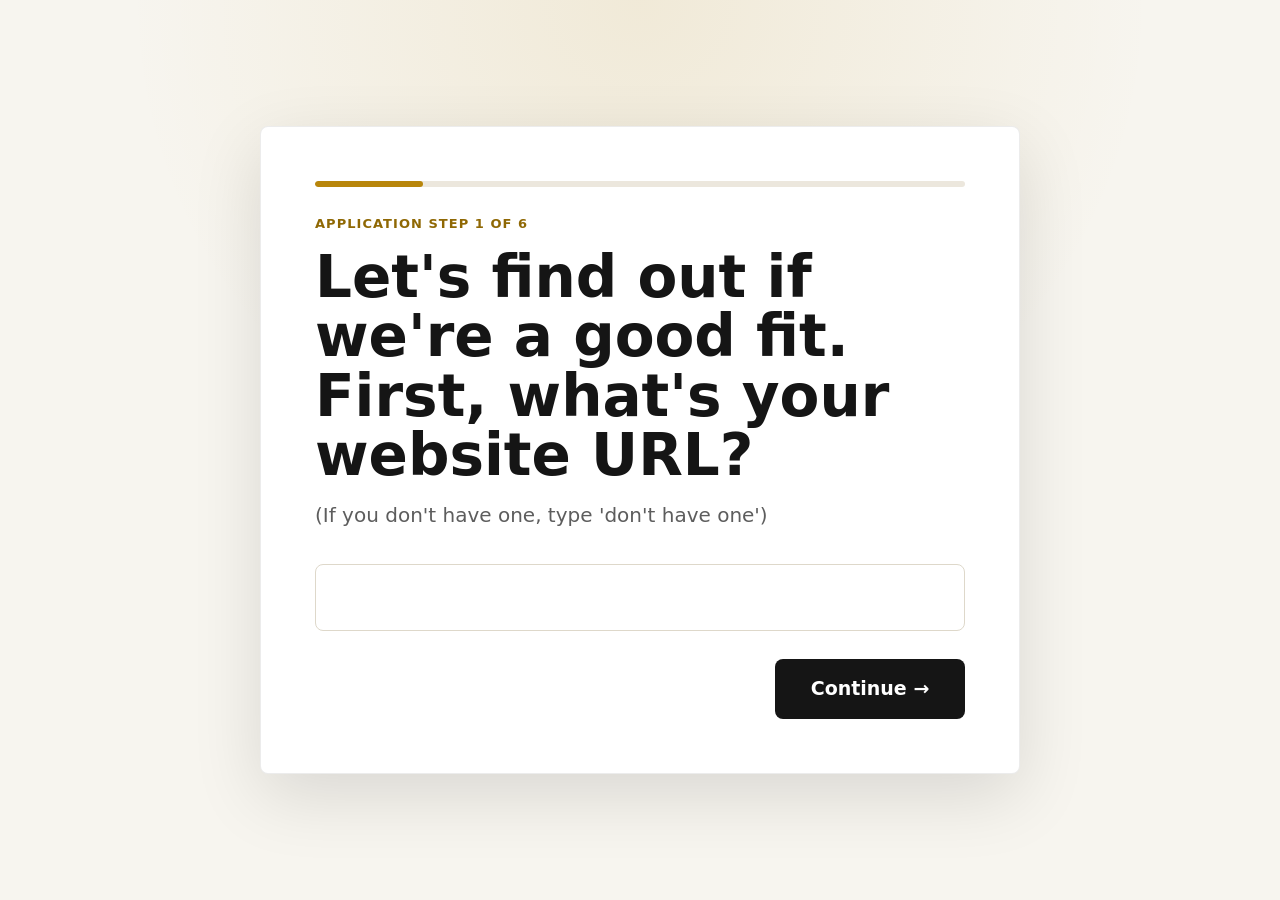
==== apply/index.html @ 553ec8f5 "Add apply funnel and CTA updates" ====
<!doctype html>
<html lang="en">
  <head>
    <meta charset="utf-8">
    <meta name="viewport" content="width=device-width, initial-scale=1">
    <title>Apply | Mets Media House</title>
    <meta name="description" content="Apply for a free Mets Media House Site Content Audit.">
    <link rel="stylesheet" href="/assets/styles.css">
  </head>
  <body>
    <main class="shell">
      <section class="card" aria-label="Pre-call survey">
        <div class="progress" aria-hidden="true"><span id="progressBar"></span></div>

        <form id="surveyForm" novalidate>
          <section class="step is-active" data-step="0">
            <p class="eyebrow">Application step 1 of 6</p>
            <div class="question">
              <h1>Let's find out if we're a good fit. First, what's your website URL?</h1>
              <p class="subtext">(If you don't have one, type 'don't have one')</p>
            </div>
            <div class="field">
              <input id="website" name="website" type="text" autocomplete="url" required>
              <p class="error">Please enter your website URL, or type "don't have one".</p>
            </div>
            <div class="actions">
              <button class="primary" type="button" data-next>Continue →</button>
            </div>
          </section>

          <section class="step" data-step="1">
            <p class="eyebrow">Application step 2 of 6</p>
            <div class="question">
              <h1>Briefly describe your business, what you do, and who you are trying to reach.</h1>
            </div>
            <div class="field">
              <textarea id="business" name="business" required></textarea>
              <p class="error">Please give us enough context to understand the operation.</p>
            </div>
            <div class="actions">
              <button class="secondary" type="button" data-back>Back</button>
              <button class="primary" type="button" data-next>Continue →</button>
            </div>
          </section>

          <section class="step" data-step="2">
            <p class="eyebrow">Application step 3 of 6</p>
            <div class="question">
              <h1>Be honest... what's the #1 biggest obstacle holding you back from getting the site footage you need?</h1>
              <p class="subtext">(Don't skip the hairy details. We need to know what's actually holding you back).</p>
            </div>
            <div class="field">
              <textarea id="obstacle" name="obstacle" required></textarea>
              <p class="error">Please tell us what is actually getting in the way.</p>
            </div>
            <div class="actions">
              <button class="secondary" type="button" data-back>Back</button>
              <button class="primary" type="button" data-next>Continue →</button>
            </div>
          </section>

          <section class="step" data-step="3">
            <p class="eyebrow">Application step 4 of 6</p>
            <div class="question">
              <h1>When are you looking to get started?</h1>
            </div>
            <div class="choices" data-choice-group="timeline">
              <button class="choice" type="button" data-value="Immediately">Immediately</button>
              <button class="choice" type="button" data-value="In 2-4 weeks">In 2-4 weeks</button>
              <button class="choice" type="button" data-value="6 weeks+">6 weeks+</button>
              <button class="choice" type="button" data-value="I'm just looking around">I'm just looking around</button>
            </div>
            <div class="actions">
              <button class="secondary" type="button" data-back>Back</button>
            </div>
          </section>

          <section class="step" data-step="4">
            <p class="eyebrow">Application step 5 of 6</p>
            <div class="question">
              <h1>Do you pinky promise that if you qualify for a phone call, you will show up at the selected time?</h1>
            </div>
            <div class="promise-grid" data-choice-group="promise">
              <button class="choice" type="button" data-value="No">👎 No</button>
              <button class="choice" type="button" data-value="Yes">👍 Yes</button>
            </div>
            <div class="actions">
              <button class="secondary" type="button" data-back>Back</button>
            </div>
          </section>

          <section class="step" data-step="5">
            <p class="eyebrow">Final application step</p>
            <div class="question">
              <h1>BOOM! 👊 It looks like we can help you capture your site capability. Enter your details below to see if you qualify.</h1>
            </div>
            <div class="capture-grid">
              <input id="firstName" name="firstName" type="text" autocomplete="given-name" placeholder="First Name" required>
              <input id="lastName" name="lastName" type="text" autocomplete="family-name" placeholder="Last Name" required>
              <input id="mobile" name="mobile" type="tel" autocomplete="tel" placeholder="Mobile Number" required>
              <input id="company" name="company" type="text" autocomplete="organization" placeholder="Company Name" required>
              <input class="full" id="email" name="email" type="email" autocomplete="email" placeholder="Email Address" required>
            </div>
            <p class="error" id="captureError">Please complete all details before submitting.</p>
            <div class="actions">
              <button class="secondary" type="button" data-back>Back</button>
              <button class="primary" type="submit">CLAIM YOUR FREE $800 STRATEGY SESSION</button>
            </div>
          </section>
        </form>
      </section>
    </main>

    <script src="/assets/apply.js"></script>
  </body>
</html>
---- assets/styles.css ----
:root {
  color-scheme: light;
  --bg: #f7f5ef;
  --panel: #ffffff;
  --ink: #151515;
  --muted: #5d5d5d;
  --line: #ded8ca;
  --gold: #b8860b;
  --gold-dark: #8f6804;
  --red: #d21d1d;
  --shadow: 0 22px 70px rgba(0, 0, 0, 0.12);
}

* {
  box-sizing: border-box;
}

html,
body {
  margin: 0;
  min-height: 100%;
}

body {
  background:
    radial-gradient(circle at 50% 0%, rgba(184, 134, 11, 0.1), transparent 32rem),
    var(--bg);
  color: var(--ink);
  font-family: Inter, ui-sans-serif, system-ui, -apple-system, BlinkMacSystemFont, "Segoe UI", sans-serif;
  line-height: 1.45;
}

button,
input,
textarea {
  font: inherit;
}

.shell {
  min-height: 100vh;
  display: grid;
  place-items: center;
  padding: 28px;
}

.card {
  width: min(760px, 100%);
  background: var(--panel);
  border: 1px solid rgba(21, 21, 21, 0.08);
  border-radius: 8px;
  box-shadow: var(--shadow);
  padding: clamp(26px, 6vw, 54px);
}

.eyebrow {
  color: var(--gold-dark);
  font-size: 13px;
  font-weight: 800;
  letter-spacing: 0.08em;
  margin: 0 0 14px;
  text-transform: uppercase;
}

h1 {
  font-size: clamp(32px, 6vw, 58px);
  letter-spacing: 0;
  line-height: 1.02;
  margin: 0;
}

.question h1 {
  max-width: 660px;
}

.subtext {
  color: var(--muted);
  font-size: clamp(16px, 2.1vw, 20px);
  margin: 16px 0 0;
}

.field {
  margin-top: 34px;
}

input,
textarea {
  width: 100%;
  border: 1px solid var(--line);
  border-radius: 8px;
  background: #fff;
  color: var(--ink);
  font-size: 20px;
  outline: none;
  padding: 18px 18px;
  transition: border-color 180ms ease, box-shadow 180ms ease;
}

textarea {
  min-height: 170px;
  resize: vertical;
}

input:focus,
textarea:focus {
  border-color: var(--gold);
  box-shadow: 0 0 0 4px rgba(184, 134, 11, 0.16);
}

.actions {
  display: flex;
  gap: 14px;
  justify-content: flex-end;
  margin-top: 28px;
}

.primary,
.choice,
.secondary {
  border: 0;
  border-radius: 8px;
  cursor: pointer;
  font-weight: 900;
}

.primary {
  background: var(--ink);
  color: #fff;
  font-size: 19px;
  min-height: 58px;
  min-width: 190px;
  padding: 16px 24px;
}

.primary:hover,
.choice:hover {
  transform: translateY(-1px);
}

.primary:active,
.choice:active {
  transform: translateY(0);
}

.secondary {
  background: transparent;
  color: var(--muted);
  min-height: 52px;
  padding: 12px 16px;
}

.choices {
  display: grid;
  gap: 12px;
  margin-top: 34px;
}

.choice {
  background: var(--ink);
  color: #fff;
  font-size: clamp(18px, 2.5vw, 24px);
  min-height: 64px;
  padding: 18px 20px;
  text-align: left;
}

.promise-grid {
  display: grid;
  grid-template-columns: repeat(2, minmax(0, 1fr));
  gap: 14px;
  margin-top: 34px;
}

.promise-grid .choice {
  min-height: 100px;
  text-align: center;
}

.capture-grid {
  display: grid;
  grid-template-columns: repeat(2, minmax(0, 1fr));
  gap: 14px;
  margin-top: 30px;
}

.capture-grid .full {
  grid-column: 1 / -1;
}

.step {
  display: none;
  opacity: 0;
  transform: translateY(12px);
}

.step.is-active {
  display: block;
  animation: stepIn 260ms ease forwards;
}

@keyframes stepIn {
  to {
    opacity: 1;
    transform: translateY(0);
  }
}

.progress {
  height: 6px;
  background: #ece7dd;
  border-radius: 999px;
  margin-bottom: 28px;
  overflow: hidden;
}

.progress span {
  display: block;
  height: 100%;
  width: 16%;
  background: var(--gold);
  border-radius: inherit;
  transition: width 260ms ease;
}

.error {
  color: #a31010;
  display: none;
  font-size: 14px;
  font-weight: 800;
  margin-top: 10px;
}

.error.is-visible {
  display: block;
}

.loading-card {
  text-align: center;
}

.loading-wrap {
  background: #ebe6da;
  border-radius: 999px;
  height: 18px;
  margin: 34px auto 18px;
  max-width: 560px;
  overflow: hidden;
}

.loading-bar {
  background: linear-gradient(90deg, var(--gold), #151515);
  height: 100%;
  width: 0;
  animation: loadBar 4s linear forwards;
}

@keyframes loadBar {
  to {
    width: 100%;
  }
}

.warning {
  color: var(--muted);
  font-size: 20px;
  font-weight: 800;
}

.book-shell,
.watch-shell {
  min-height: 100vh;
  padding: 38px 22px;
}

.book-wrap,
.watch-wrap {
  margin: 0 auto;
  max-width: 1040px;
  text-align: center;
}

.book-wrap h1 {
  margin: 18px auto 0;
  max-width: 980px;
}

.book-sub {
  color: var(--muted);
  font-size: clamp(18px, 2.3vw, 25px);
  margin: 22px auto 30px;
  max-width: 850px;
}

.booking-handoff {
  background: #fff;
  border: 1px solid rgba(21, 21, 21, 0.1);
  border-radius: 8px;
  box-shadow: var(--shadow);
  margin: 0 auto;
  max-width: 720px;
  padding: clamp(26px, 5vw, 48px);
  text-align: center;
}

.booking-handoff h2 {
  font-size: clamp(28px, 4vw, 44px);
  line-height: 1.05;
  margin: 0;
}

.booking-button {
  background: var(--ink);
  border-radius: 8px;
  color: #fff;
  display: inline-flex;
  align-items: center;
  justify-content: center;
  font-size: clamp(20px, 3vw, 30px);
  font-weight: 900;
  margin-top: 30px;
  min-height: 48px;
  padding: 18px 28px;
  text-decoration: none;
  width: min(100%, 460px);
}

.booking-button:hover {
  transform: translateY(-1px);
}

.secondary-link {
  color: var(--muted);
  display: block;
  font-weight: 800;
  margin-top: 18px;
}

.confetti-layer {
  inset: 0;
  pointer-events: none;
  position: fixed;
  z-index: 3;
}

.confetti {
  animation: fall 2.7s linear forwards;
  height: 12px;
  opacity: 0.95;
  position: absolute;
  top: -30px;
  width: 8px;
}

@keyframes fall {
  to {
    opacity: 0;
    transform: translateY(105vh) rotate(700deg);
  }
}

.important {
  color: var(--red);
  margin: 0 auto;
  max-width: 980px;
}

.video-frame {
  aspect-ratio: 16 / 9;
  background:
    linear-gradient(rgba(0, 0, 0, 0.2), rgba(0, 0, 0, 0.45)),
    #151515;
  border-radius: 8px;
  box-shadow: var(--shadow);
  display: grid;
  margin: 34px auto 22px;
  max-width: 920px;
  place-items: center;
  position: relative;
}

.play {
  align-items: center;
  background: #fff;
  border-radius: 999px;
  color: var(--ink);
  display: flex;
  font-size: 34px;
  height: 92px;
  justify-content: center;
  padding-left: 6px;
  width: 92px;
}

.prep-note {
  color: var(--ink);
  font-size: clamp(18px, 2.2vw, 24px);
  font-weight: 800;
  margin: 0 auto;
  max-width: 820px;
}

@media (max-width: 680px) {
  .shell {
    padding: 16px;
  }

  .card {
    padding: 24px;
  }

  .capture-grid,
  .promise-grid {
    grid-template-columns: 1fr;
  }

  .actions {
    flex-direction: column-reverse;
  }

  .primary,
  .secondary {
    width: 100%;
  }

  .calendar-grid {
    grid-template-columns: 1fr;
  }
}
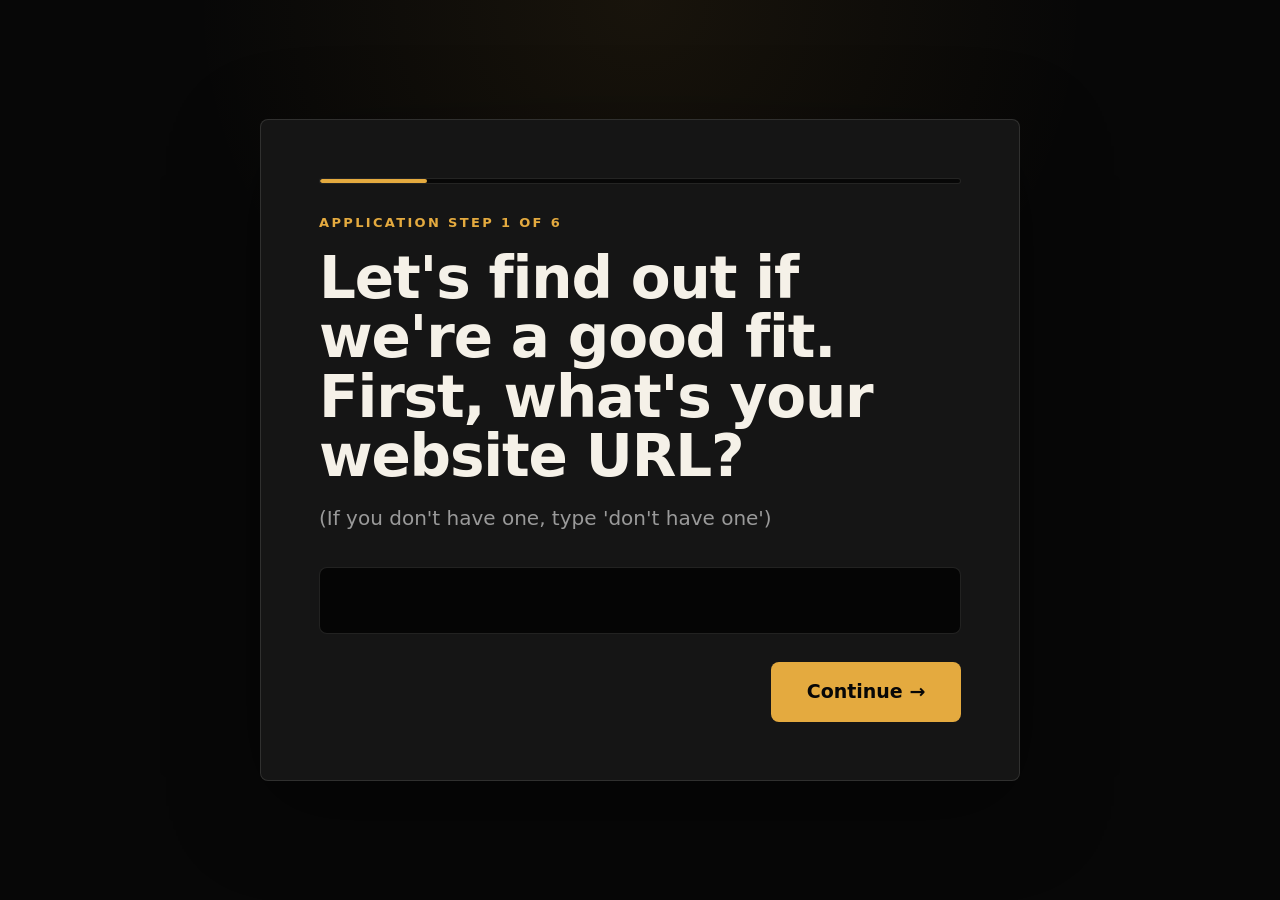
==== commit 0e107783: "Restyle apply funnel dark gold" ====
--- a/apply/index.html
+++ b/apply/index.html
@@ -5,7 +5,7 @@
     <meta name="viewport" content="width=device-width, initial-scale=1">
     <title>Apply | Mets Media House</title>
     <meta name="description" content="Apply for a free Mets Media House Site Content Audit.">
-    <link rel="stylesheet" href="/assets/styles.css">
+    <link rel="stylesheet" href="/assets/styles.css?v=offer-dark-1">
   </head>
   <body>
     <main class="shell">
--- a/assets/styles.css
+++ b/assets/styles.css
@@ -1,14 +1,17 @@
 :root {
-  color-scheme: light;
-  --bg: #f7f5ef;
-  --panel: #ffffff;
-  --ink: #151515;
-  --muted: #5d5d5d;
-  --line: #ded8ca;
-  --gold: #b8860b;
-  --gold-dark: #8f6804;
-  --red: #d21d1d;
-  --shadow: 0 22px 70px rgba(0, 0, 0, 0.12);
+  color-scheme: dark;
+  --bg: #070707;
+  --panel: #151515;
+  --panel-soft: #111111;
+  --ink: #f5f1e8;
+  --muted: #9a9a9a;
+  --faint: #676767;
+  --line: rgba(245, 241, 232, 0.12);
+  --gold: #e4aa3f;
+  --gold-dark: #c58b24;
+  --gold-soft: rgba(228, 170, 63, 0.14);
+  --red: #ff3b30;
+  --shadow: 0 26px 90px rgba(0, 0, 0, 0.38);
 }
 
 * {
@@ -23,7 +26,7 @@
 
 body {
   background:
-    radial-gradient(circle at 50% 0%, rgba(184, 134, 11, 0.1), transparent 32rem),
+    radial-gradient(circle at 50% 0%, rgba(228, 170, 63, 0.08), transparent 28rem),
     var(--bg);
   color: var(--ink);
   font-family: Inter, ui-sans-serif, system-ui, -apple-system, BlinkMacSystemFont, "Segoe UI", sans-serif;
@@ -40,42 +43,43 @@
   min-height: 100vh;
   display: grid;
   place-items: center;
-  padding: 28px;
+  padding: clamp(18px, 4vw, 42px);
 }
 
 .card {
   width: min(760px, 100%);
   background: var(--panel);
-  border: 1px solid rgba(21, 21, 21, 0.08);
+  border: 1px solid var(--line);
   border-radius: 8px;
   box-shadow: var(--shadow);
-  padding: clamp(26px, 6vw, 54px);
+  padding: clamp(28px, 6vw, 58px);
 }
 
 .eyebrow {
-  color: var(--gold-dark);
+  color: var(--gold);
   font-size: 13px;
   font-weight: 800;
-  letter-spacing: 0.08em;
-  margin: 0 0 14px;
+  letter-spacing: 0.18em;
+  margin: 0 0 16px;
   text-transform: uppercase;
 }
 
 h1 {
+  color: var(--ink);
   font-size: clamp(32px, 6vw, 58px);
-  letter-spacing: 0;
+  letter-spacing: -0.02em;
   line-height: 1.02;
   margin: 0;
 }
 
 .question h1 {
-  max-width: 660px;
+  max-width: 680px;
 }
 
 .subtext {
   color: var(--muted);
   font-size: clamp(16px, 2.1vw, 20px);
-  margin: 16px 0 0;
+  margin: 18px 0 0;
 }
 
 .field {
@@ -87,12 +91,17 @@
   width: 100%;
   border: 1px solid var(--line);
   border-radius: 8px;
-  background: #fff;
+  background: #050505;
   color: var(--ink);
   font-size: 20px;
   outline: none;
   padding: 18px 18px;
-  transition: border-color 180ms ease, box-shadow 180ms ease;
+  transition: border-color 180ms ease, box-shadow 180ms ease, background 180ms ease;
+}
+
+input::placeholder,
+textarea::placeholder {
+  color: var(--faint);
 }
 
 textarea {
@@ -102,8 +111,9 @@
 
 input:focus,
 textarea:focus {
+  background: #080808;
   border-color: var(--gold);
-  box-shadow: 0 0 0 4px rgba(184, 134, 11, 0.16);
+  box-shadow: 0 0 0 4px var(--gold-soft);
 }
 
 .actions {
@@ -120,11 +130,12 @@
   border-radius: 8px;
   cursor: pointer;
   font-weight: 900;
+  transition: transform 160ms ease, background 160ms ease, border-color 160ms ease;
 }
 
 .primary {
-  background: var(--ink);
-  color: #fff;
+  background: var(--gold);
+  color: #070707;
   font-size: 19px;
   min-height: 58px;
   min-width: 190px;
@@ -132,12 +143,15 @@
 }
 
 .primary:hover,
-.choice:hover {
+.choice:hover,
+.booking-button:hover {
+  background: #efb74e;
   transform: translateY(-1px);
 }
 
 .primary:active,
-.choice:active {
+.choice:active,
+.booking-button:active {
   transform: translateY(0);
 }
 
@@ -148,6 +162,10 @@
   padding: 12px 16px;
 }
 
+.secondary:hover {
+  color: var(--ink);
+}
+
 .choices {
   display: grid;
   gap: 12px;
@@ -155,12 +173,17 @@
 }
 
 .choice {
-  background: var(--ink);
-  color: #fff;
+  background: #050505;
+  border: 1px solid var(--line);
+  color: var(--ink);
   font-size: clamp(18px, 2.5vw, 24px);
   min-height: 64px;
   padding: 18px 20px;
   text-align: left;
+}
+
+.choice:hover {
+  border-color: rgba(228, 170, 63, 0.55);
 }
 
 .promise-grid {
@@ -206,9 +229,10 @@
 
 .progress {
   height: 6px;
-  background: #ece7dd;
+  background: #070707;
+  border: 1px solid var(--line);
   border-radius: 999px;
-  margin-bottom: 28px;
+  margin-bottom: 30px;
   overflow: hidden;
 }
 
@@ -222,7 +246,7 @@
 }
 
 .error {
-  color: #a31010;
+  color: #ff6b5f;
   display: none;
   font-size: 14px;
   font-weight: 800;
@@ -238,7 +262,8 @@
 }
 
 .loading-wrap {
-  background: #ebe6da;
+  background: #070707;
+  border: 1px solid var(--line);
   border-radius: 999px;
   height: 18px;
   margin: 34px auto 18px;
@@ -247,7 +272,7 @@
 }
 
 .loading-bar {
-  background: linear-gradient(90deg, var(--gold), #151515);
+  background: linear-gradient(90deg, var(--gold), #f5f1e8);
   height: 100%;
   width: 0;
   animation: loadBar 4s linear forwards;
@@ -268,7 +293,7 @@
 .book-shell,
 .watch-shell {
   min-height: 100vh;
-  padding: 38px 22px;
+  padding: clamp(30px, 5vw, 54px) 22px;
 }
 
 .book-wrap,
@@ -291,26 +316,27 @@
 }
 
 .booking-handoff {
-  background: #fff;
-  border: 1px solid rgba(21, 21, 21, 0.1);
+  background: var(--panel);
+  border: 1px solid var(--line);
   border-radius: 8px;
   box-shadow: var(--shadow);
   margin: 0 auto;
   max-width: 720px;
-  padding: clamp(26px, 5vw, 48px);
+  padding: clamp(28px, 5vw, 52px);
   text-align: center;
 }
 
 .booking-handoff h2 {
+  color: var(--ink);
   font-size: clamp(28px, 4vw, 44px);
   line-height: 1.05;
   margin: 0;
 }
 
 .booking-button {
-  background: var(--ink);
-  border-radius: 8px;
-  color: #fff;
+  background: var(--gold);
+  border-radius: 8px;
+  color: #070707;
   display: inline-flex;
   align-items: center;
   justify-content: center;
@@ -323,15 +349,15 @@
   width: min(100%, 460px);
 }
 
-.booking-button:hover {
-  transform: translateY(-1px);
-}
-
 .secondary-link {
   color: var(--muted);
   display: block;
   font-weight: 800;
   margin-top: 18px;
+}
+
+.secondary-link:hover {
+  color: var(--ink);
 }
 
 .confetti-layer {
@@ -366,8 +392,9 @@
 .video-frame {
   aspect-ratio: 16 / 9;
   background:
-    linear-gradient(rgba(0, 0, 0, 0.2), rgba(0, 0, 0, 0.45)),
-    #151515;
+    linear-gradient(rgba(0, 0, 0, 0.25), rgba(0, 0, 0, 0.55)),
+    var(--panel-soft);
+  border: 1px solid var(--line);
   border-radius: 8px;
   box-shadow: var(--shadow);
   display: grid;
@@ -379,9 +406,9 @@
 
 .play {
   align-items: center;
-  background: #fff;
+  background: var(--gold);
   border-radius: 999px;
-  color: var(--ink);
+  color: #070707;
   display: flex;
   font-size: 34px;
   height: 92px;
@@ -420,8 +447,4 @@
   .secondary {
     width: 100%;
   }
-
-  .calendar-grid {
-    grid-template-columns: 1fr;
-  }
-}
+}
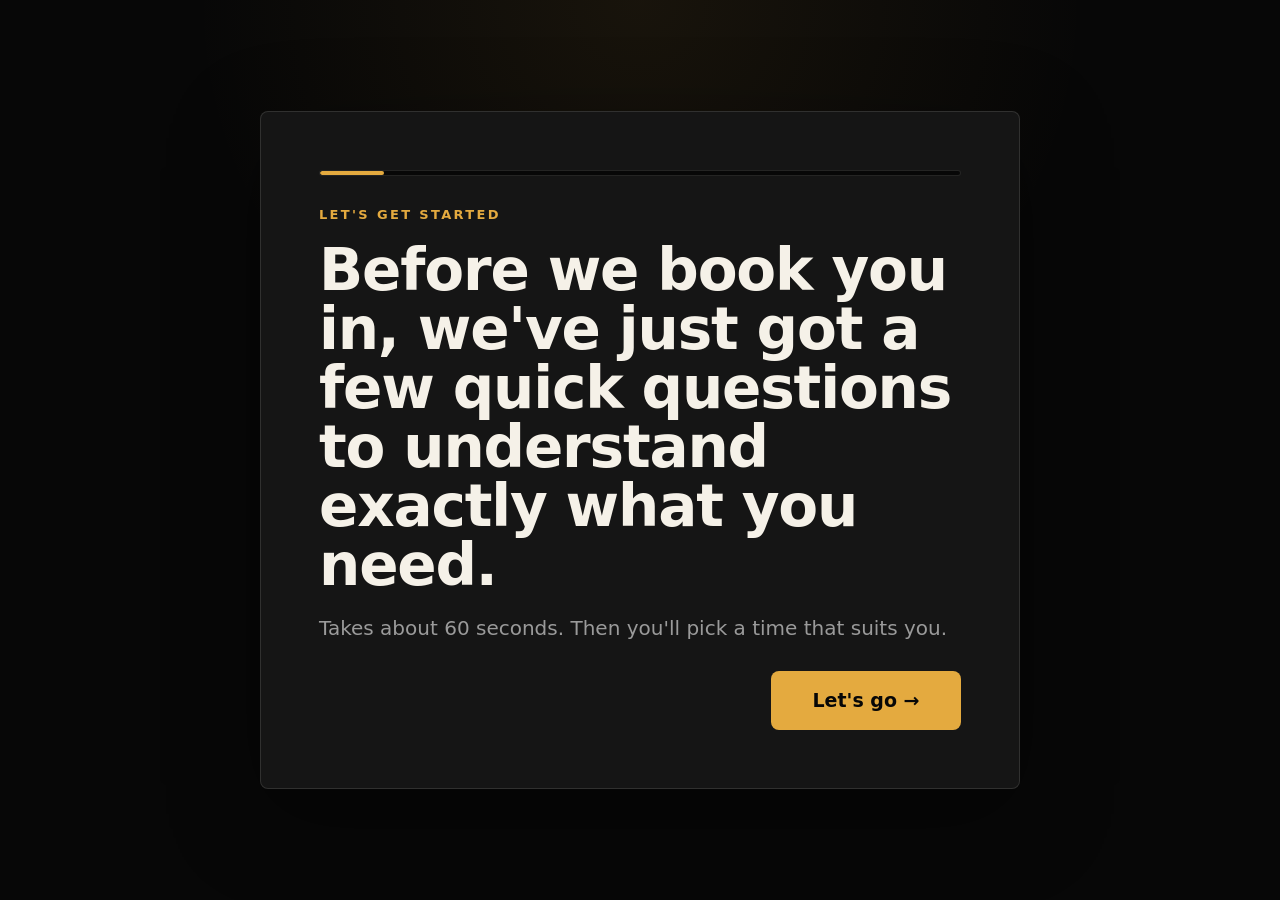
==== commit 8a55268b: "Update apply funnel: new step order, states question, 8-step flow" ====
--- a/apply/index.html
+++ b/apply/index.html
@@ -5,7 +5,7 @@
     <meta name="viewport" content="width=device-width, initial-scale=1">
     <title>Apply | Mets Media House</title>
     <meta name="description" content="Apply for a free Mets Media House Site Content Audit.">
-    <link rel="stylesheet" href="/assets/styles.css?v=offer-dark-1">
+    <link rel="stylesheet" href="/assets/styles.css?v=offer-dark-2">
   </head>
   <body>
     <main class="shell">
@@ -14,97 +14,183 @@
 
         <form id="surveyForm" novalidate>
           <section class="step is-active" data-step="0">
-            <p class="eyebrow">Application step 1 of 6</p>
-            <div class="question">
-              <h1>Let's find out if we're a good fit. First, what's your website URL?</h1>
-              <p class="subtext">(If you don't have one, type 'don't have one')</p>
+            <p class="eyebrow">Let's get started</p>
+            <div class="question">
+              <h1>Before we book you in, we've just got a few quick questions to understand exactly what you need.</h1>
+              <p class="subtext">Takes about 60 seconds. Then you'll pick a time that suits you.</p>
+            </div>
+            <div class="actions">
+              <button class="primary" type="button" data-next>Let's go →</button>
+            </div>
+          </section>
+
+          <section class="step" data-step="1">
+            <p class="eyebrow">Application step 1 of 8</p>
+            <div class="question">
+              <h1>First up, what's your name and email?</h1>
+            </div>
+            <div class="field">
+              <input id="name" name="name" type="text" autocomplete="name" placeholder="Name" required>
+            </div>
+            <div class="field">
+              <input id="email" name="email" type="email" autocomplete="email" placeholder="Email address" required>
+              <p class="error">Please enter your name and a valid email address.</p>
+            </div>
+            <div class="actions">
+              <button class="primary" type="button" data-next>Continue →</button>
+            </div>
+          </section>
+
+          <section class="step" data-step="2">
+            <p class="eyebrow">Application step 2 of 8</p>
+            <div class="question">
+              <h1>Great, thanks<span data-name-slot="thanks"></span>! Briefly describe what your company does and its main services.</h1>
+            </div>
+            <div class="field">
+              <textarea id="business" name="business" placeholder="e.g. We're a civil earthworks contractor working across SEQ mine sites…" required></textarea>
+              <p class="error">Please give us a brief description of your company.</p>
+            </div>
+            <div class="actions">
+              <button class="secondary" type="button" data-back>Back</button>
+              <button class="primary" type="button" data-next>Continue →</button>
+            </div>
+          </section>
+
+          <section class="step" data-step="3">
+            <p class="eyebrow">Application step 3 of 8</p>
+            <div class="question">
+              <h1>What state is your company based in?</h1>
+            </div>
+            <div class="choices choices-2col" data-choice-group="state">
+              <button class="choice" type="button" data-value="Queensland">Queensland</button>
+              <button class="choice" type="button" data-value="New South Wales">New South Wales</button>
+              <button class="choice" type="button" data-value="Victoria">Victoria</button>
+              <button class="choice" type="button" data-value="Western Australia">Western Australia</button>
+              <button class="choice" type="button" data-value="South Australia">South Australia</button>
+              <button class="choice" type="button" data-value="Tasmania">Tasmania</button>
+              <button class="choice" type="button" data-value="Northern Territory">Northern Territory</button>
+              <button class="choice" type="button" data-value="ACT">ACT</button>
+            </div>
+            <div class="actions">
+              <button class="secondary" type="button" data-back>Back</button>
+            </div>
+          </section>
+
+          <section class="step" data-step="4">
+            <p class="eyebrow">Application step 4 of 8</p>
+            <div class="question">
+              <h1>What's your monthly marketing budget?</h1>
+              <p class="subtext">We ask this first to check we'd be a good fit, and to identify the best strategies for growth within your budget.</p>
+            </div>
+            <div class="choices choices-2col" data-choice-group="budget">
+              <button class="choice" type="button" data-value="Under $5k">Under $5k</button>
+              <button class="choice" type="button" data-value="$5k - $10k">$5k - $10k</button>
+              <button class="choice" type="button" data-value="$10k - $20k">$10k - $20k</button>
+              <button class="choice" type="button" data-value="$20k - $35k">$20k - $35k</button>
+              <button class="choice" type="button" data-value="$35k - $50k">$35k - $50k</button>
+              <button class="choice" type="button" data-value="$50k+">$50k+</button>
+            </div>
+            <div class="actions">
+              <button class="secondary" type="button" data-back>Back</button>
+            </div>
+          </section>
+
+          <section class="step" data-step="5">
+            <p class="eyebrow">Application step 5 of 8</p>
+            <div class="question">
+              <h1>What's your website URL?</h1>
+              <p class="subtext">(If you don't have one, type 'don't have one'.)</p>
             </div>
             <div class="field">
               <input id="website" name="website" type="text" autocomplete="url" required>
               <p class="error">Please enter your website URL, or type "don't have one".</p>
             </div>
             <div class="actions">
-              <button class="primary" type="button" data-next>Continue →</button>
-            </div>
-          </section>
-
-          <section class="step" data-step="1">
-            <p class="eyebrow">Application step 2 of 6</p>
-            <div class="question">
-              <h1>Briefly describe your business, what you do, and who you are trying to reach.</h1>
-            </div>
-            <div class="field">
-              <textarea id="business" name="business" required></textarea>
-              <p class="error">Please give us enough context to understand the operation.</p>
-            </div>
-            <div class="actions">
-              <button class="secondary" type="button" data-back>Back</button>
-              <button class="primary" type="button" data-next>Continue →</button>
-            </div>
-          </section>
-
-          <section class="step" data-step="2">
-            <p class="eyebrow">Application step 3 of 6</p>
-            <div class="question">
-              <h1>Be honest... what's the #1 biggest obstacle holding you back from getting the site footage you need?</h1>
-              <p class="subtext">(Don't skip the hairy details. We need to know what's actually holding you back).</p>
-            </div>
-            <div class="field">
-              <textarea id="obstacle" name="obstacle" required></textarea>
-              <p class="error">Please tell us what is actually getting in the way.</p>
-            </div>
-            <div class="actions">
-              <button class="secondary" type="button" data-back>Back</button>
-              <button class="primary" type="button" data-next>Continue →</button>
-            </div>
-          </section>
-
-          <section class="step" data-step="3">
-            <p class="eyebrow">Application step 4 of 6</p>
+              <button class="secondary" type="button" data-back>Back</button>
+              <button class="primary" type="button" data-next>Continue →</button>
+            </div>
+          </section>
+
+          <section class="step" data-step="6">
+            <p class="eyebrow">Application step 6 of 8</p>
+            <div class="question">
+              <h1>What's made you need content?</h1>
+              <p class="subtext">Select all that apply, or briefly describe it below.</p>
+            </div>
+            <div class="choices choices-2col" data-choice-group="contentReasons" data-multi>
+              <button class="choice" type="button" data-value="Winning new work/clients">Winning new work/clients</button>
+              <button class="choice" type="button" data-value="Winning new tenders & contracts">Winning new tenders & contracts</button>
+              <button class="choice" type="button" data-value="Content for website">Content for website</button>
+              <button class="choice" type="button" data-value="Professional high quality content">Professional high quality content</button>
+              <button class="choice" type="button" data-value="Recruitment & attracting workers">Recruitment & attracting workers</button>
+              <button class="choice" type="button" data-value="Safety & compliance documentation">Safety & compliance documentation</button>
+              <button class="choice" type="button" data-value="Building our social media presence">Building our social media presence</button>
+              <button class="choice" type="button" data-value="Marketing & lead generation">Marketing & lead generation</button>
+              <button class="choice" type="button" data-value="Rebrand / new website">Rebrand / new website</button>
+              <button class="choice" type="button" data-value="Investor & stakeholder communications">Investor & stakeholder communications</button>
+              <button class="choice" type="button" data-value="Something else">Something else</button>
+            </div>
+            <div class="field">
+              <textarea id="contentReasonsOther" name="contentReasonsOther" placeholder="Or briefly describe it in your own words…"></textarea>
+            </div>
+            <div class="actions">
+              <button class="secondary" type="button" data-back>Back</button>
+              <button class="primary" type="button" data-next>Continue →</button>
+            </div>
+          </section>
+
+          <section class="step" data-step="7">
+            <p class="eyebrow">Application step 7 of 8</p>
+            <div class="question">
+              <h1>Which of our services best suit what you're after?</h1>
+              <p class="subtext">Tap all that apply, or type what you need below.</p>
+            </div>
+            <div class="choices choices-emoji" data-choice-group="services" data-multi>
+              <button class="choice choice--emoji" type="button" data-value="Videography"><span class="icon">🎥</span>Videography</button>
+              <button class="choice choice--emoji" type="button" data-value="Brand Film"><span class="icon">🎬</span>Brand Film</button>
+              <button class="choice choice--emoji" type="button" data-value="Recruitment & Culture"><span class="icon">👷</span>Recruitment &amp; Culture</button>
+              <button class="choice choice--emoji" type="button" data-value="Safety & Site Docs"><span class="icon">🦺</span>Safety &amp; Site Docs</button>
+              <button class="choice choice--emoji" type="button" data-value="Capability Showcase"><span class="icon">🏗</span>Capability Showcase</button>
+              <button class="choice choice--emoji" type="button" data-value="Social Reels"><span class="icon">📱</span>Social Reels</button>
+              <button class="choice choice--emoji" type="button" data-value="Photography"><span class="icon">📸</span>Photography</button>
+              <button class="choice choice--emoji" type="button" data-value="Drone & Aerial"><span class="icon">🚁</span>Drone &amp; Aerial</button>
+              <button class="choice choice--emoji" type="button" data-value="Website & Digital"><span class="icon">💻</span>Website &amp; Digital</button>
+              <button class="choice choice--emoji" type="button" data-value="Not sure yet"><span class="icon">🤝</span>Not sure yet</button>
+            </div>
+            <div class="field">
+              <textarea id="servicesOther" name="servicesOther" placeholder="Or type what you're after in your own words…"></textarea>
+            </div>
+            <div class="actions">
+              <button class="secondary" type="button" data-back>Back</button>
+              <button class="primary" type="button" data-next>Continue →</button>
+            </div>
+          </section>
+
+          <section class="step" data-step="8">
+            <p class="eyebrow">Application step 8 of 8</p>
             <div class="question">
               <h1>When are you looking to get started?</h1>
             </div>
             <div class="choices" data-choice-group="timeline">
               <button class="choice" type="button" data-value="Immediately">Immediately</button>
-              <button class="choice" type="button" data-value="In 2-4 weeks">In 2-4 weeks</button>
+              <button class="choice" type="button" data-value="In 2-4 weeks">In 2–4 weeks</button>
               <button class="choice" type="button" data-value="6 weeks+">6 weeks+</button>
-              <button class="choice" type="button" data-value="I'm just looking around">I'm just looking around</button>
-            </div>
-            <div class="actions">
-              <button class="secondary" type="button" data-back>Back</button>
-            </div>
-          </section>
-
-          <section class="step" data-step="4">
-            <p class="eyebrow">Application step 5 of 6</p>
-            <div class="question">
-              <h1>Do you pinky promise that if you qualify for a phone call, you will show up at the selected time?</h1>
-            </div>
-            <div class="promise-grid" data-choice-group="promise">
-              <button class="choice" type="button" data-value="No">👎 No</button>
-              <button class="choice" type="button" data-value="Yes">👍 Yes</button>
-            </div>
-            <div class="actions">
-              <button class="secondary" type="button" data-back>Back</button>
-            </div>
-          </section>
-
-          <section class="step" data-step="5">
-            <p class="eyebrow">Final application step</p>
-            <div class="question">
-              <h1>BOOM! 👊 It looks like we can help you capture your site capability. Enter your details below to see if you qualify.</h1>
-            </div>
-            <div class="capture-grid">
-              <input id="firstName" name="firstName" type="text" autocomplete="given-name" placeholder="First Name" required>
-              <input id="lastName" name="lastName" type="text" autocomplete="family-name" placeholder="Last Name" required>
-              <input id="mobile" name="mobile" type="tel" autocomplete="tel" placeholder="Mobile Number" required>
-              <input id="company" name="company" type="text" autocomplete="organization" placeholder="Company Name" required>
-              <input class="full" id="email" name="email" type="email" autocomplete="email" placeholder="Email Address" required>
-            </div>
-            <p class="error" id="captureError">Please complete all details before submitting.</p>
-            <div class="actions">
-              <button class="secondary" type="button" data-back>Back</button>
-              <button class="primary" type="submit">CLAIM YOUR FREE $800 STRATEGY SESSION</button>
+              <button class="choice" type="button" data-value="Just exploring for now">Just exploring for now</button>
+            </div>
+            <div class="actions">
+              <button class="secondary" type="button" data-back>Back</button>
+            </div>
+          </section>
+
+          <section class="step" data-step="9">
+            <p class="eyebrow">You're all set 🎉</p>
+            <div class="question">
+              <h1>Perfect<span data-name-slot="perfect"></span>. The last step is to book a time.</h1>
+              <p class="subtext">Pick a slot that suits you. We're looking forward to meeting you and getting started.</p>
+            </div>
+            <div class="actions">
+              <button class="secondary" type="button" data-back>Back</button>
+              <button class="primary" type="submit">Book your time →</button>
             </div>
           </section>
         </form>
--- a/assets/styles.css
+++ b/assets/styles.css
@@ -186,27 +186,32 @@
   border-color: rgba(228, 170, 63, 0.55);
 }
 
-.promise-grid {
-  display: grid;
+.choice.is-selected {
+  background: var(--gold-soft);
+  border-color: var(--gold);
+}
+
+.choices-2col {
   grid-template-columns: repeat(2, minmax(0, 1fr));
-  gap: 14px;
-  margin-top: 34px;
-}
-
-.promise-grid .choice {
+}
+
+.choices-emoji {
+  grid-template-columns: repeat(3, minmax(0, 1fr));
+}
+
+.choice--emoji {
+  align-items: center;
+  display: flex;
+  flex-direction: column;
+  gap: 10px;
+  justify-content: center;
   min-height: 100px;
   text-align: center;
 }
 
-.capture-grid {
-  display: grid;
-  grid-template-columns: repeat(2, minmax(0, 1fr));
-  gap: 14px;
-  margin-top: 30px;
-}
-
-.capture-grid .full {
-  grid-column: 1 / -1;
+.choice--emoji .icon {
+  font-size: 28px;
+  line-height: 1;
 }
 
 .step {
@@ -425,6 +430,23 @@
   max-width: 820px;
 }
 
+.prep-card {
+  background: var(--panel);
+  border: 1px solid var(--line);
+  border-radius: 8px;
+  box-shadow: var(--shadow);
+  margin: 34px auto 0;
+  max-width: 820px;
+  padding: clamp(26px, 5vw, 46px);
+}
+
+.prep-note--muted {
+  color: var(--muted);
+  font-size: clamp(16px, 2vw, 21px);
+  font-weight: 600;
+  margin-top: 18px;
+}
+
 @media (max-width: 680px) {
   .shell {
     padding: 16px;
@@ -434,8 +456,8 @@
     padding: 24px;
   }
 
-  .capture-grid,
-  .promise-grid {
+  .choices-2col,
+  .choices-emoji {
     grid-template-columns: 1fr;
   }
 
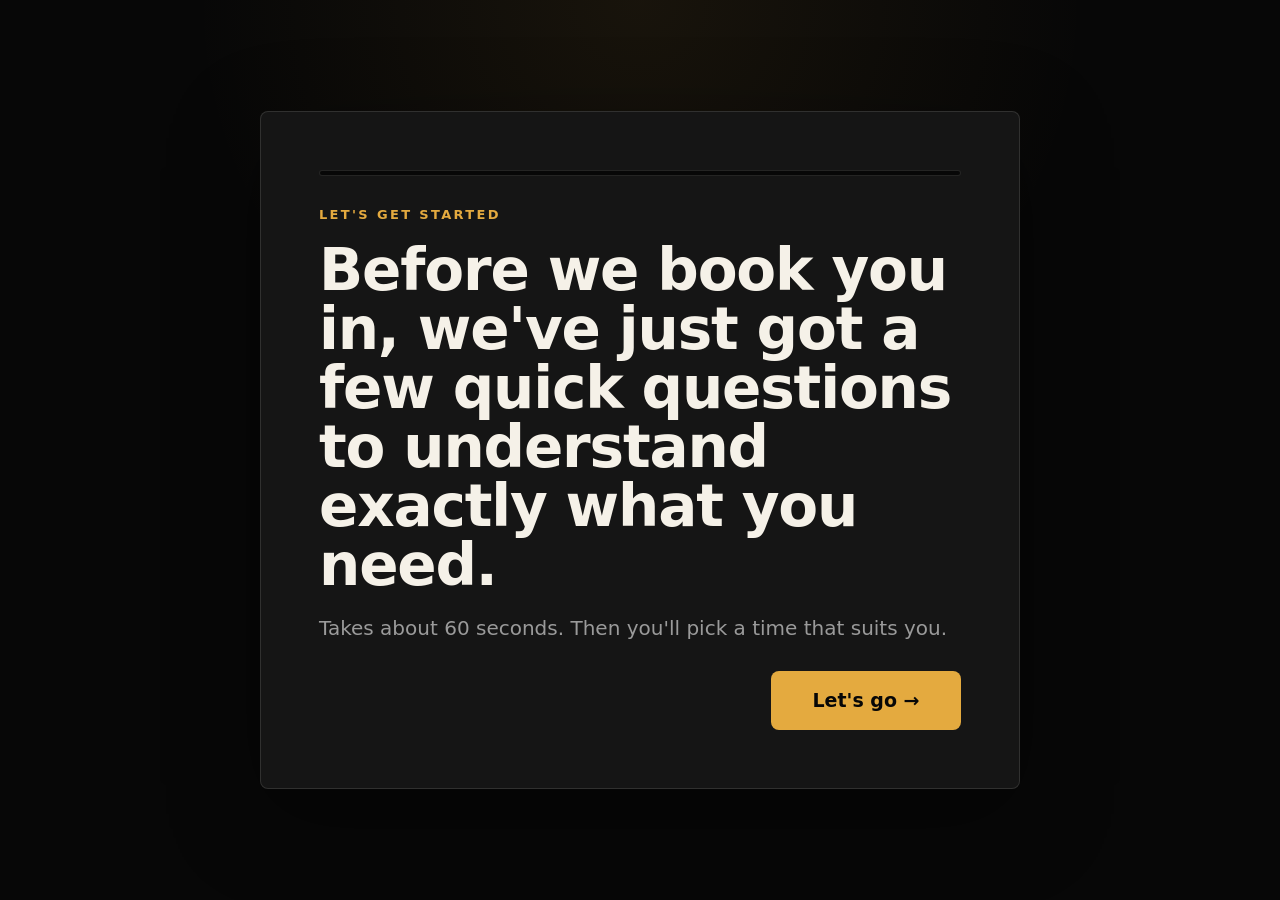
==== commit 7988a448: "Swap Learn more CTAs, fix apply progress bar and required steps, rewrite /book copy" ====
--- a/apply/index.html
+++ b/apply/index.html
@@ -4,7 +4,7 @@
     <meta charset="utf-8">
     <meta name="viewport" content="width=device-width, initial-scale=1">
     <title>Apply | Mets Media House</title>
-    <meta name="description" content="Apply for a free Mets Media House Site Content Audit.">
+    <meta name="description" content="Apply for a Mets Media House Strategy Session.">
     <link rel="stylesheet" href="/assets/styles.css?v=offer-dark-2">
   </head>
   <body>
@@ -24,7 +24,7 @@
             </div>
           </section>
 
-          <section class="step" data-step="1">
+          <section class="step" data-step="1" data-question>
             <p class="eyebrow">Application step 1 of 8</p>
             <div class="question">
               <h1>First up, what's your name and email?</h1>
@@ -41,7 +41,7 @@
             </div>
           </section>
 
-          <section class="step" data-step="2">
+          <section class="step" data-step="2" data-question>
             <p class="eyebrow">Application step 2 of 8</p>
             <div class="question">
               <h1>Great, thanks<span data-name-slot="thanks"></span>! Briefly describe what your company does and its main services.</h1>
@@ -56,7 +56,7 @@
             </div>
           </section>
 
-          <section class="step" data-step="3">
+          <section class="step" data-step="3" data-question>
             <p class="eyebrow">Application step 3 of 8</p>
             <div class="question">
               <h1>What state is your company based in?</h1>
@@ -76,11 +76,11 @@
             </div>
           </section>
 
-          <section class="step" data-step="4">
+          <section class="step" data-step="4" data-question>
             <p class="eyebrow">Application step 4 of 8</p>
             <div class="question">
               <h1>What's your monthly marketing budget?</h1>
-              <p class="subtext">We ask this first to check we'd be a good fit, and to identify the best strategies for growth within your budget.</p>
+              <p class="subtext">We ask so we can check we'd be a good fit, and point you at the strategies that actually work within your budget.</p>
             </div>
             <div class="choices choices-2col" data-choice-group="budget">
               <button class="choice" type="button" data-value="Under $5k">Under $5k</button>
@@ -95,7 +95,7 @@
             </div>
           </section>
 
-          <section class="step" data-step="5">
+          <section class="step" data-step="5" data-question>
             <p class="eyebrow">Application step 5 of 8</p>
             <div class="question">
               <h1>What's your website URL?</h1>
@@ -111,13 +111,13 @@
             </div>
           </section>
 
-          <section class="step" data-step="6">
+          <section class="step" data-step="6" data-question>
             <p class="eyebrow">Application step 6 of 8</p>
             <div class="question">
               <h1>What's made you need content?</h1>
               <p class="subtext">Select all that apply, or briefly describe it below.</p>
             </div>
-            <div class="choices choices-2col" data-choice-group="contentReasons" data-multi>
+            <div class="choices choices-2col" data-choice-group="contentReasons" data-multi data-require-answer="contentReasonsOther">
               <button class="choice" type="button" data-value="Winning new work/clients">Winning new work/clients</button>
               <button class="choice" type="button" data-value="Winning new tenders & contracts">Winning new tenders & contracts</button>
               <button class="choice" type="button" data-value="Content for website">Content for website</button>
@@ -132,20 +132,21 @@
             </div>
             <div class="field">
               <textarea id="contentReasonsOther" name="contentReasonsOther" placeholder="Or briefly describe it in your own words…"></textarea>
-            </div>
-            <div class="actions">
-              <button class="secondary" type="button" data-back>Back</button>
-              <button class="primary" type="button" data-next>Continue →</button>
-            </div>
-          </section>
-
-          <section class="step" data-step="7">
+              <p class="error">Pick at least one, or tell us in your own words.</p>
+            </div>
+            <div class="actions">
+              <button class="secondary" type="button" data-back>Back</button>
+              <button class="primary" type="button" data-next>Continue →</button>
+            </div>
+          </section>
+
+          <section class="step" data-step="7" data-question>
             <p class="eyebrow">Application step 7 of 8</p>
             <div class="question">
               <h1>Which of our services best suit what you're after?</h1>
               <p class="subtext">Tap all that apply, or type what you need below.</p>
             </div>
-            <div class="choices choices-emoji" data-choice-group="services" data-multi>
+            <div class="choices choices-emoji" data-choice-group="services" data-multi data-require-answer="servicesOther">
               <button class="choice choice--emoji" type="button" data-value="Videography"><span class="icon">🎥</span>Videography</button>
               <button class="choice choice--emoji" type="button" data-value="Brand Film"><span class="icon">🎬</span>Brand Film</button>
               <button class="choice choice--emoji" type="button" data-value="Recruitment & Culture"><span class="icon">👷</span>Recruitment &amp; Culture</button>
@@ -159,14 +160,15 @@
             </div>
             <div class="field">
               <textarea id="servicesOther" name="servicesOther" placeholder="Or type what you're after in your own words…"></textarea>
-            </div>
-            <div class="actions">
-              <button class="secondary" type="button" data-back>Back</button>
-              <button class="primary" type="button" data-next>Continue →</button>
-            </div>
-          </section>
-
-          <section class="step" data-step="8">
+              <p class="error">Pick at least one, or tell us what you need. "Not sure yet" is a fine answer.</p>
+            </div>
+            <div class="actions">
+              <button class="secondary" type="button" data-back>Back</button>
+              <button class="primary" type="button" data-next>Continue →</button>
+            </div>
+          </section>
+
+          <section class="step" data-step="8" data-question>
             <p class="eyebrow">Application step 8 of 8</p>
             <div class="question">
               <h1>When are you looking to get started?</h1>
